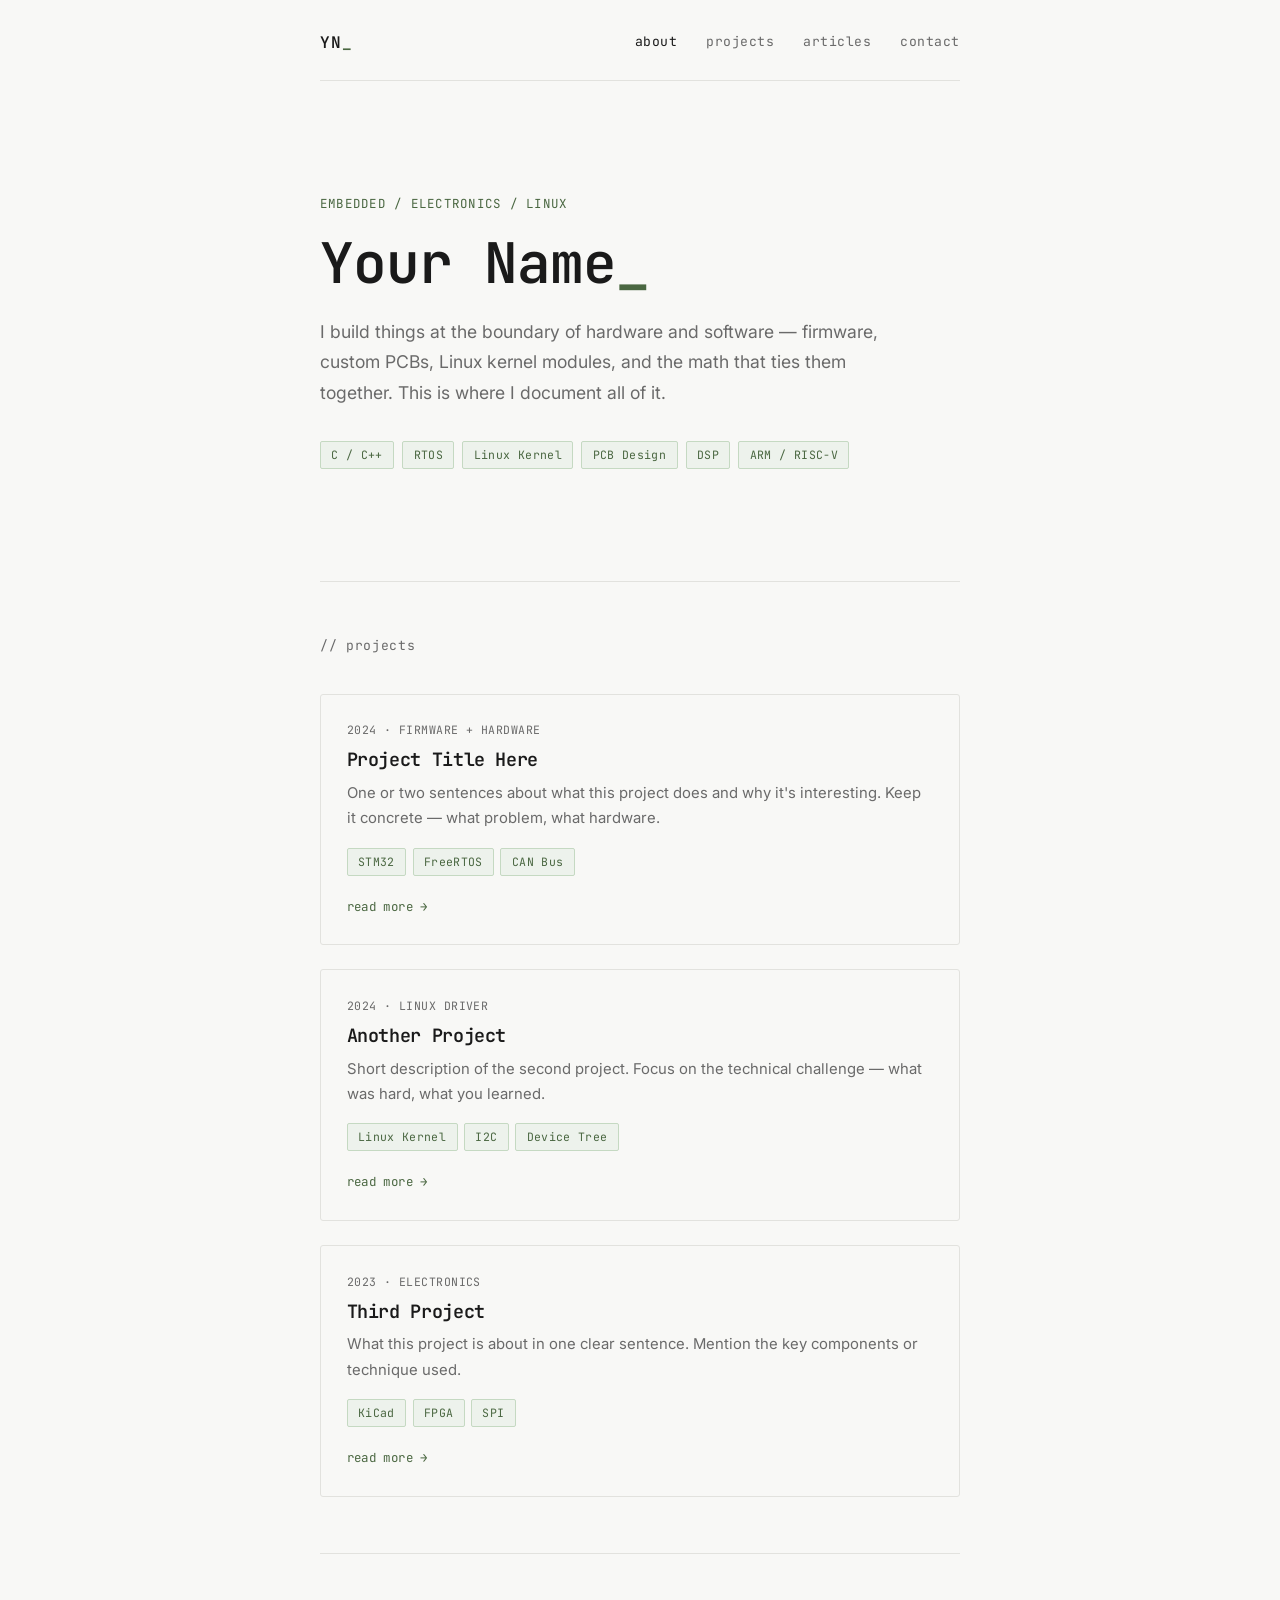
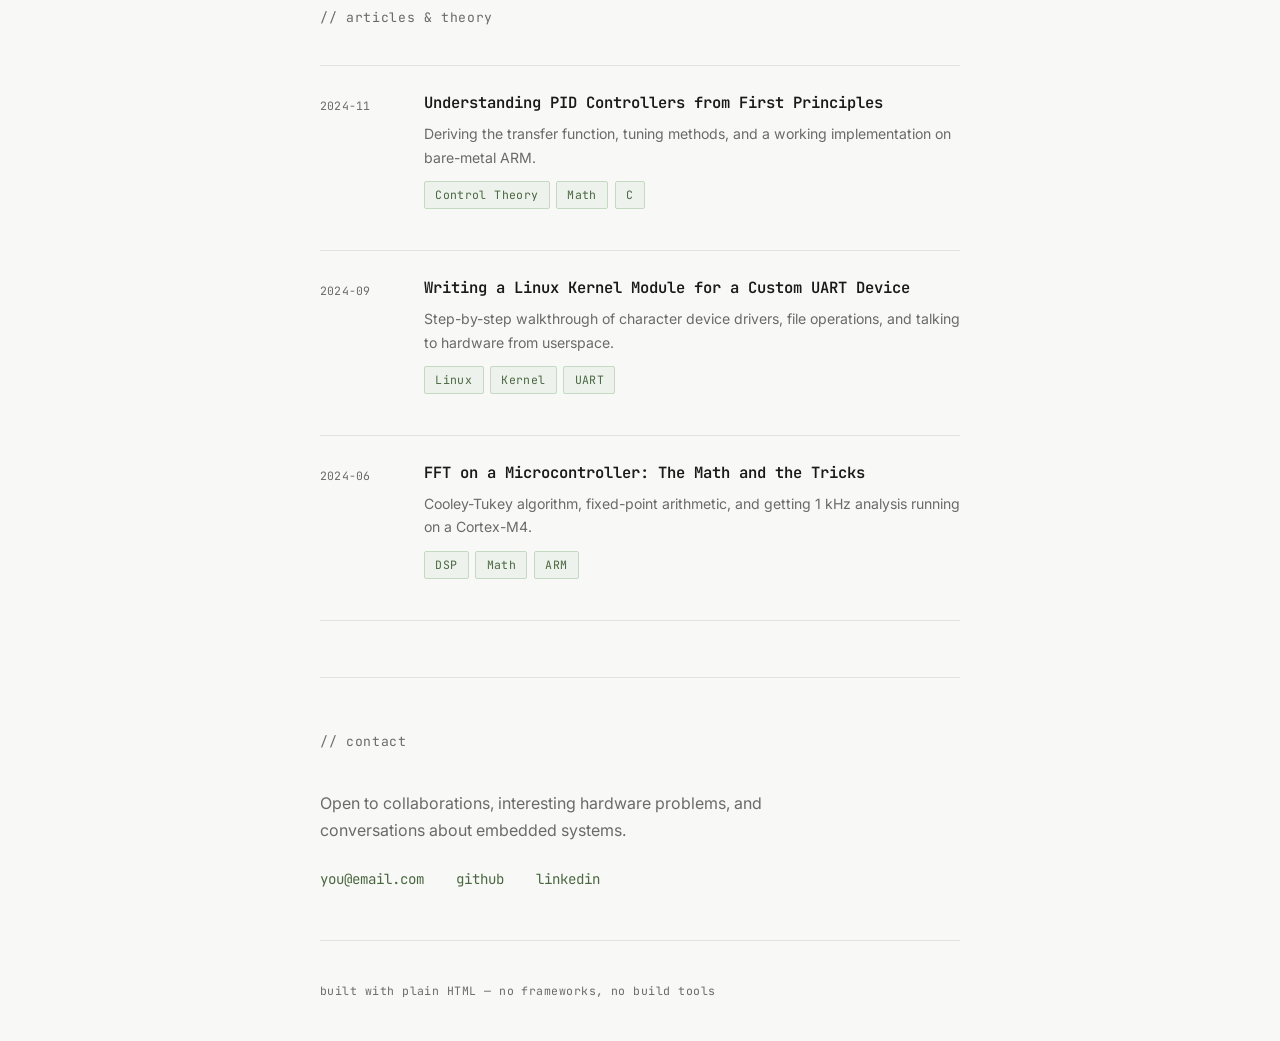
==== index.html @ ebba3aec "inital deploymenet" ====
<!DOCTYPE html>
<html lang="en">
<head>
  <meta charset="UTF-8" />
  <meta name="viewport" content="width=device-width, initial-scale=1.0" />
  <title>Your Name — Embedded & Linux Developer</title>
  <link rel="stylesheet" href="assets/css/style.css" />
  <link rel="preconnect" href="https://fonts.googleapis.com" />
  <link href="https://fonts.googleapis.com/css2?family=JetBrains+Mono:wght@300;400;600&family=Inter:wght@300;400;500&display=swap" rel="stylesheet" />
</head>
<body>

  <!-- ░░ NAV ░░ -->
  <nav>
    <span class="nav-name">YN<span class="cursor">_</span></span>
    <div class="nav-links">
      <a href="#about">about</a>
      <a href="#projects">projects</a>
      <a href="#articles">articles</a>
      <a href="#contact">contact</a>
    </div>
  </nav>

  <!-- ░░ HERO ░░ -->
  <header id="about">
    <div class="hero-meta">embedded / electronics / linux</div>
    <h1>Your Name<span class="cursor blink">_</span></h1>
    <p class="hero-sub">
      I build things at the boundary of hardware and software — 
      firmware, custom PCBs, Linux kernel modules, and the math 
      that ties them together. This is where I document all of it.
    </p>
    <div class="hero-tags">
      <span>C / C++</span>
      <span>RTOS</span>
      <span>Linux Kernel</span>
      <span>PCB Design</span>
      <span>DSP</span>
      <span>ARM / RISC-V</span>
    </div>
  </header>

  <div class="divider"></div>

  <!-- ░░ PROJECTS ░░ -->
  <section id="projects">
    <h2 class="section-label">// projects</h2>

    <div class="card-grid">

      <!-- PROJECT CARD — duplicate & edit these -->
      <article class="card">
        <div class="card-meta">2024 · firmware + hardware</div>
        <h3><a href="projects/project-template.html">Project Title Here</a></h3>
        <p>
          One or two sentences about what this project does and why 
          it's interesting. Keep it concrete — what problem, what hardware.
        </p>
        <div class="card-tags">
          <span>STM32</span><span>FreeRTOS</span><span>CAN Bus</span>
        </div>
        <a href="projects/project-template.html" class="read-more">read more →</a>
      </article>

      <article class="card">
        <div class="card-meta">2024 · linux driver</div>
        <h3><a href="#">Another Project</a></h3>
        <p>
          Short description of the second project. Focus on the technical 
          challenge — what was hard, what you learned.
        </p>
        <div class="card-tags">
          <span>Linux Kernel</span><span>I2C</span><span>Device Tree</span>
        </div>
        <a href="#" class="read-more">read more →</a>
      </article>

      <article class="card">
        <div class="card-meta">2023 · electronics</div>
        <h3><a href="#">Third Project</a></h3>
        <p>
          What this project is about in one clear sentence. 
          Mention the key components or technique used.
        </p>
        <div class="card-tags">
          <span>KiCad</span><span>FPGA</span><span>SPI</span>
        </div>
        <a href="#" class="read-more">read more →</a>
      </article>

    </div>
  </section>

  <div class="divider"></div>

  <!-- ░░ ARTICLES ░░ -->
  <section id="articles">
    <h2 class="section-label">// articles & theory</h2>

    <div class="article-list">

      <!-- ARTICLE ROW — duplicate & edit these -->
      <div class="article-row">
        <div class="article-date">2024-11</div>
        <div class="article-body">
          <a href="articles/article-template.html" class="article-title">
            Understanding PID Controllers from First Principles
          </a>
          <p class="article-excerpt">
            Deriving the transfer function, tuning methods, 
            and a working implementation on bare-metal ARM.
          </p>
          <div class="card-tags">
            <span>Control Theory</span><span>Math</span><span>C</span>
          </div>
        </div>
      </div>

      <div class="article-row">
        <div class="article-date">2024-09</div>
        <div class="article-body">
          <a href="#" class="article-title">
            Writing a Linux Kernel Module for a Custom UART Device
          </a>
          <p class="article-excerpt">
            Step-by-step walkthrough of character device drivers, 
            file operations, and talking to hardware from userspace.
          </p>
          <div class="card-tags">
            <span>Linux</span><span>Kernel</span><span>UART</span>
          </div>
        </div>
      </div>

      <div class="article-row">
        <div class="article-date">2024-06</div>
        <div class="article-body">
          <a href="#" class="article-title">
            FFT on a Microcontroller: The Math and the Tricks
          </a>
          <p class="article-excerpt">
            Cooley-Tukey algorithm, fixed-point arithmetic, 
            and getting 1 kHz analysis running on a Cortex-M4.
          </p>
          <div class="card-tags">
            <span>DSP</span><span>Math</span><span>ARM</span>
          </div>
        </div>
      </div>

    </div>
  </section>

  <div class="divider"></div>

  <!-- ░░ CONTACT ░░ -->
  <section id="contact">
    <h2 class="section-label">// contact</h2>
    <p>
      Open to collaborations, interesting hardware problems, and 
      conversations about embedded systems.
    </p>
    <div class="contact-links">
      <a href="mailto:you@email.com">you@email.com</a>
      <a href="https://github.com/yourusername" target="_blank">github</a>
      <a href="https://linkedin.com/in/yourprofile" target="_blank">linkedin</a>
    </div>
  </section>

  <footer>
    <span>built with plain HTML — no frameworks, no build tools</span>
  </footer>

  <script src="assets/js/main.js"></script>
</body>
</html>
---- assets/css/style.css ----
/* ============================================================
   PORTFOLIO — style.css
   Minimal monochrome with a single muted-green accent.
   Edit variables at the top to retheme everything.
   ============================================================ */

:root {
  --bg:        #F8F8F6;
  --text:      #1A1A1A;
  --muted:     #6A6A6A;
  --faint:     #E2E2DE;
  --accent:    #4A6741;        /* muted terminal green */
  --accent-lt: #EDF2EC;
  --font-mono: 'JetBrains Mono', 'Courier New', monospace;
  --font-body: 'Inter', system-ui, sans-serif;
  --max-w:     720px;
  --pad:       clamp(1.25rem, 5vw, 2.5rem);
}

/* ── RESET ── */
*, *::before, *::after { box-sizing: border-box; margin: 0; padding: 0; }
html { scroll-behavior: smooth; }

body {
  background: var(--bg);
  color: var(--text);
  font-family: var(--font-body);
  font-size: 1rem;
  line-height: 1.7;
  max-width: var(--max-w);
  margin: 0 auto;
  padding: 0 var(--pad);
}

/* ── TYPOGRAPHY ── */
h1, h2, h3, h4 {
  font-family: var(--font-mono);
  font-weight: 600;
  line-height: 1.2;
  letter-spacing: -0.02em;
}
h1 { font-size: clamp(2.2rem, 6vw, 3.5rem); margin-bottom: 1.2rem; }
h2 { font-size: 1.1rem; margin-bottom: 2rem; }
h3 { font-size: 1.15rem; margin-bottom: 0.5rem; }
p  { margin-bottom: 1rem; }

a {
  color: var(--accent);
  text-decoration: none;
}
a:hover { text-decoration: underline; }

code, pre {
  font-family: var(--font-mono);
  font-size: 0.88rem;
}

/* ── CURSOR ── */
.cursor { color: var(--accent); }
.cursor.blink { animation: blink 1.1s step-end infinite; }
@keyframes blink { 0%,100%{opacity:1} 50%{opacity:0} }

/* ── NAV ── */
nav {
  display: flex;
  justify-content: space-between;
  align-items: center;
  padding: 1.8rem 0 1.5rem;
  border-bottom: 1px solid var(--faint);
  margin-bottom: 4rem;
}
.nav-name {
  font-family: var(--font-mono);
  font-weight: 600;
  font-size: 1rem;
  letter-spacing: 0.05em;
}
.nav-links { display: flex; gap: 1.8rem; }
.nav-links a {
  font-family: var(--font-mono);
  font-size: 0.82rem;
  color: var(--muted);
  letter-spacing: 0.04em;
}
.nav-links a:hover { color: var(--text); text-decoration: none; }

/* ── HERO ── */
header {
  padding: 3rem 0 3.5rem;
}
.hero-meta {
  font-family: var(--font-mono);
  font-size: 0.78rem;
  color: var(--accent);
  letter-spacing: 0.1em;
  text-transform: uppercase;
  margin-bottom: 1rem;
}
.hero-sub {
  font-size: 1.1rem;
  color: var(--muted);
  max-width: 560px;
  line-height: 1.75;
  margin-bottom: 2rem;
}
.hero-tags {
  display: flex;
  flex-wrap: wrap;
  gap: 0.5rem;
}

/* ── TAGS ── */
.hero-tags span,
.card-tags span {
  font-family: var(--font-mono);
  font-size: 0.72rem;
  color: var(--accent);
  background: var(--accent-lt);
  border: 1px solid #c5d9c2;
  padding: 0.2rem 0.65rem;
  border-radius: 2px;
  letter-spacing: 0.03em;
}

/* ── DIVIDER ── */
.divider {
  height: 1px;
  background: var(--faint);
  margin: 3.5rem 0;
}

/* ── SECTION LABEL ── */
.section-label {
  font-family: var(--font-mono);
  font-size: 0.82rem;
  color: var(--muted);
  letter-spacing: 0.05em;
  margin-bottom: 2.5rem;
  font-weight: 400;
}

/* ── PROJECT CARDS ── */
.card-grid {
  display: grid;
  gap: 1.5rem;
}
.card {
  border: 1px solid var(--faint);
  padding: 1.6rem;
  border-radius: 3px;
  transition: border-color 0.2s;
}
.card:hover { border-color: #c0c0bb; }
.card-meta {
  font-family: var(--font-mono);
  font-size: 0.72rem;
  color: var(--muted);
  letter-spacing: 0.04em;
  margin-bottom: 0.6rem;
  text-transform: uppercase;
}
.card h3 a { color: var(--text); }
.card h3 a:hover { color: var(--accent); text-decoration: none; }
.card p { font-size: 0.93rem; color: var(--muted); margin: 0.6rem 0 1rem; }
.card-tags { margin-bottom: 1rem; display: flex; flex-wrap: wrap; gap: 0.4rem; }
.read-more {
  font-family: var(--font-mono);
  font-size: 0.78rem;
  color: var(--accent);
  letter-spacing: 0.03em;
}

/* ── ARTICLE LIST ── */
.article-list { display: flex; flex-direction: column; gap: 0; }

.article-row {
  display: grid;
  grid-template-columns: 80px 1fr;
  gap: 1.5rem;
  padding: 1.6rem 0;
  border-bottom: 1px solid var(--faint);
}
.article-row:first-child { border-top: 1px solid var(--faint); }
.article-date {
  font-family: var(--font-mono);
  font-size: 0.72rem;
  color: var(--muted);
  padding-top: 0.25rem;
  letter-spacing: 0.02em;
}
.article-title {
  font-family: var(--font-mono);
  font-size: 0.97rem;
  font-weight: 600;
  color: var(--text);
  line-height: 1.4;
  display: block;
  margin-bottom: 0.5rem;
}
.article-title:hover { color: var(--accent); text-decoration: none; }
.article-excerpt { font-size: 0.88rem; color: var(--muted); margin-bottom: 0.7rem; }

/* ── CONTACT ── */
#contact p { color: var(--muted); max-width: 480px; }
.contact-links {
  display: flex;
  gap: 2rem;
  margin-top: 1.5rem;
  font-family: var(--font-mono);
  font-size: 0.88rem;
}

/* ── FOOTER ── */
footer {
  padding: 2.5rem 0;
  font-family: var(--font-mono);
  font-size: 0.72rem;
  color: var(--muted);
  letter-spacing: 0.04em;
  border-top: 1px solid var(--faint);
  margin-top: 3rem;
}

/* ── ARTICLE / PROJECT PAGE STYLES ── */
.page-header { padding: 3rem 0 2rem; }
.page-header .back {
  font-family: var(--font-mono);
  font-size: 0.78rem;
  color: var(--muted);
  display: block;
  margin-bottom: 2rem;
}
.page-header .back:hover { color: var(--text); }
.page-header h1 { font-size: clamp(1.6rem, 4vw, 2.4rem); }
.page-meta {
  font-family: var(--font-mono);
  font-size: 0.75rem;
  color: var(--muted);
  margin: 1rem 0 0.5rem;
  letter-spacing: 0.04em;
}

/* ── PROSE (for article/project pages) ── */
.prose { padding: 1rem 0 4rem; }
.prose h2 {
  font-size: 1.15rem;
  margin: 2.5rem 0 0.8rem;
  font-weight: 600;
}
.prose h3 { margin: 1.8rem 0 0.5rem; }
.prose p { color: #333; line-height: 1.8; margin-bottom: 1.2rem; }
.prose ul, .prose ol {
  padding-left: 1.4rem;
  margin-bottom: 1.2rem;
  color: #333;
}
.prose li { margin-bottom: 0.4rem; }

/* Code block */
.prose pre {
  background: #1A1A1A;
  color: #E8E8E2;
  padding: 1.2rem 1.4rem;
  border-radius: 3px;
  overflow-x: auto;
  margin: 1.5rem 0;
  font-size: 0.83rem;
  line-height: 1.6;
}
.prose code {
  background: var(--faint);
  padding: 0.15em 0.4em;
  border-radius: 2px;
  font-size: 0.85em;
}
.prose pre code { background: none; padding: 0; font-size: inherit; }

/* Math block */
.math-block {
  background: var(--accent-lt);
  border-left: 3px solid var(--accent);
  padding: 1rem 1.4rem;
  margin: 1.5rem 0;
  font-family: var(--font-mono);
  font-size: 0.88rem;
  overflow-x: auto;
}

/* Image in prose */
.prose img {
  max-width: 100%;
  height: auto;
  border: 1px solid var(--faint);
  border-radius: 3px;
  margin: 1.5rem 0;
  display: block;
}
.img-caption {
  font-family: var(--font-mono);
  font-size: 0.72rem;
  color: var(--muted);
  text-align: center;
  margin-top: -1rem;
  margin-bottom: 1.5rem;
}

/* Video embed */
.video-wrap {
  position: relative;
  padding-bottom: 56.25%;
  height: 0;
  overflow: hidden;
  margin: 1.5rem 0;
  border: 1px solid var(--faint);
  border-radius: 3px;
}
.video-wrap iframe {
  position: absolute; top: 0; left: 0;
  width: 100%; height: 100%;
}

/* ── RESPONSIVE ── */
@media (max-width: 520px) {
  .article-row { grid-template-columns: 1fr; gap: 0.3rem; }
  .article-date { padding-top: 0; }
  .nav-links { gap: 1rem; }
  .contact-links { flex-direction: column; gap: 0.8rem; }
}
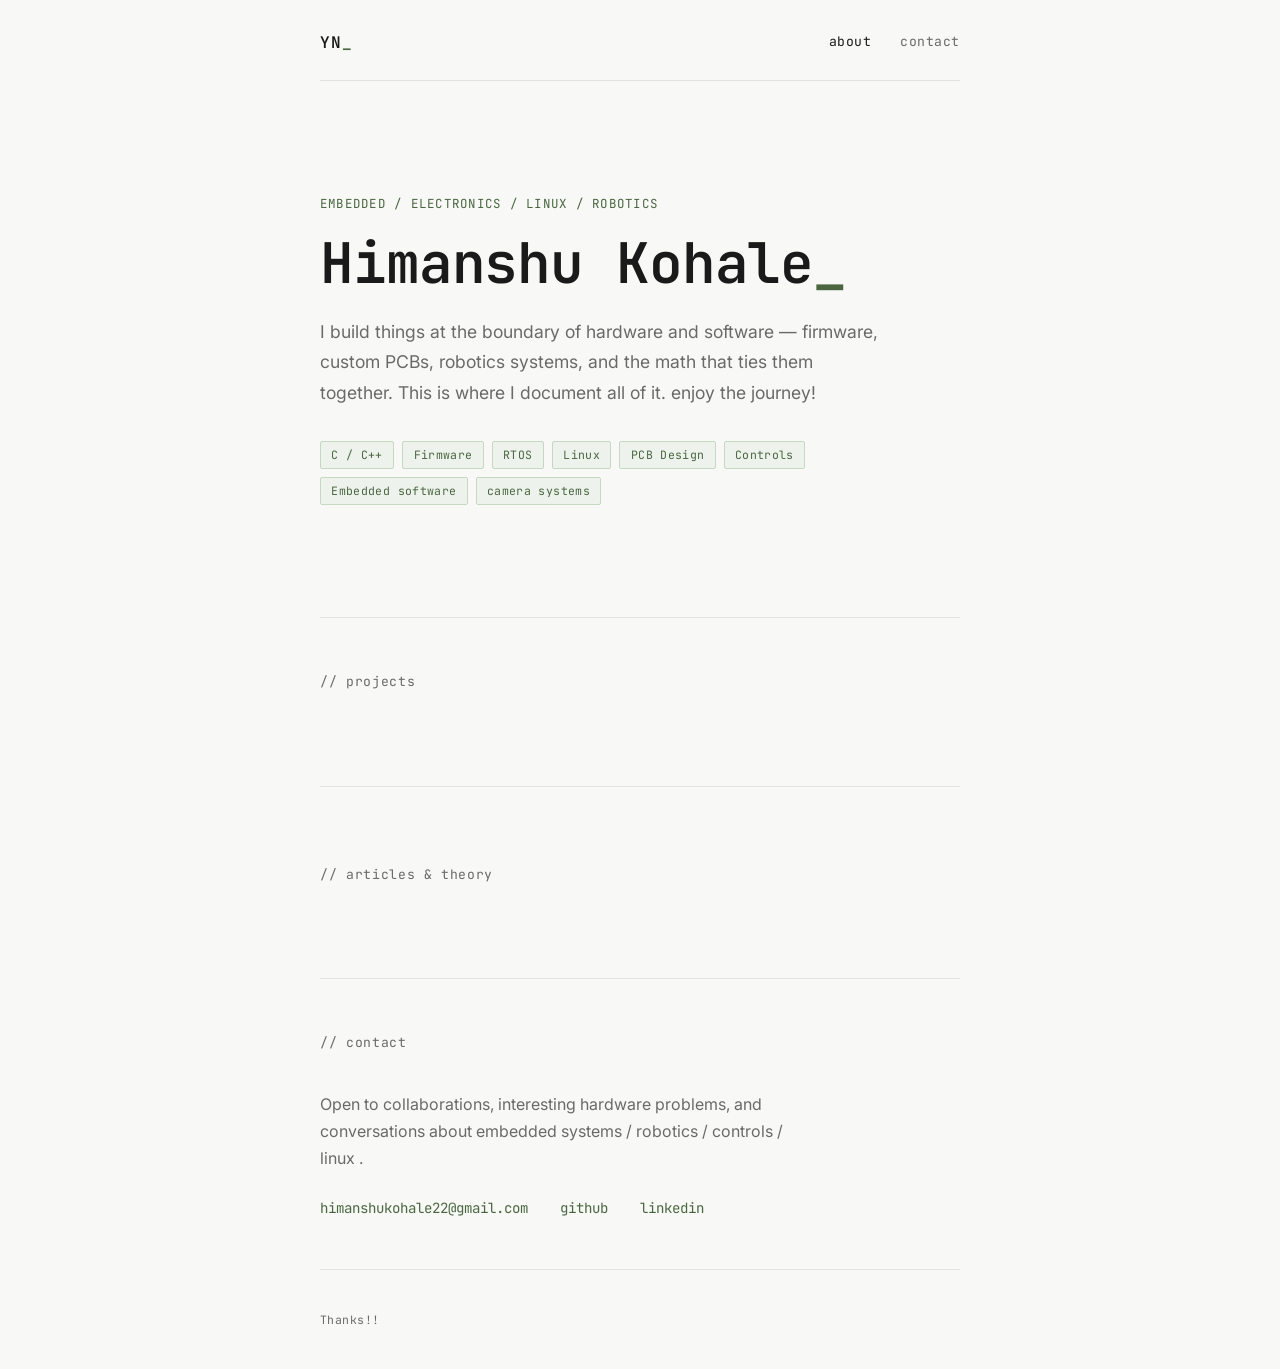
==== commit 7ed83ac7: "removing example" ====
--- a/index.html
+++ b/index.html
@@ -3,7 +3,7 @@
 <head>
   <meta charset="UTF-8" />
   <meta name="viewport" content="width=device-width, initial-scale=1.0" />
-  <title>Your Name — Embedded & Linux Developer</title>
+  <title>Himanshu kohale — Embedded Engineer</title>
   <link rel="stylesheet" href="assets/css/style.css" />
   <link rel="preconnect" href="https://fonts.googleapis.com" />
   <link href="https://fonts.googleapis.com/css2?family=JetBrains+Mono:wght@300;400;600&family=Inter:wght@300;400;500&display=swap" rel="stylesheet" />
@@ -15,40 +15,45 @@
     <span class="nav-name">YN<span class="cursor">_</span></span>
     <div class="nav-links">
       <a href="#about">about</a>
-      <a href="#projects">projects</a>
-      <a href="#articles">articles</a>
+      <!-- <a href="#projects">projects</a>
+      <a href="#articles">articles</a> -->
       <a href="#contact">contact</a>
     </div>
   </nav>
 
   <!-- ░░ HERO ░░ -->
   <header id="about">
-    <div class="hero-meta">embedded / electronics / linux</div>
-    <h1>Your Name<span class="cursor blink">_</span></h1>
+    <div class="hero-meta">embedded / electronics / linux / robotics</div>
+    <h1>Himanshu Kohale<span class="cursor blink">_</span></h1>
     <p class="hero-sub">
       I build things at the boundary of hardware and software — 
-      firmware, custom PCBs, Linux kernel modules, and the math 
+      firmware, custom PCBs, robotics systems, and the math 
       that ties them together. This is where I document all of it.
+      enjoy the journey!
     </p>
     <div class="hero-tags">
       <span>C / C++</span>
+      <span>Firmware</span>
       <span>RTOS</span>
-      <span>Linux Kernel</span>
+      <span>Linux </span>
       <span>PCB Design</span>
-      <span>DSP</span>
-      <span>ARM / RISC-V</span>
+      <span>Controls</span>
+      <span>Embedded software</span>
+      <span>camera systems</span>
     </div>
   </header>
 
   <div class="divider"></div>
 
   <!-- ░░ PROJECTS ░░ -->
+  
   <section id="projects">
     <h2 class="section-label">// projects</h2>
 
     <div class="card-grid">
 
       <!-- PROJECT CARD — duplicate & edit these -->
+       <!--
       <article class="card">
         <div class="card-meta">2024 · firmware + hardware</div>
         <h3><a href="projects/project-template.html">Project Title Here</a></h3>
@@ -90,16 +95,18 @@
 
     </div>
   </section>
-
+  -->
   <div class="divider"></div>
-
+  
   <!-- ░░ ARTICLES ░░ -->
+  
   <section id="articles">
     <h2 class="section-label">// articles & theory</h2>
 
     <div class="article-list">
 
       <!-- ARTICLE ROW — duplicate & edit these -->
+       <!--
       <div class="article-row">
         <div class="article-date">2024-11</div>
         <div class="article-body">
@@ -150,6 +157,7 @@
 
     </div>
   </section>
+  -->
 
   <div class="divider"></div>
 
@@ -158,17 +166,17 @@
     <h2 class="section-label">// contact</h2>
     <p>
       Open to collaborations, interesting hardware problems, and 
-      conversations about embedded systems.
+      conversations about embedded systems / robotics / controls / linux .
     </p>
     <div class="contact-links">
-      <a href="mailto:you@email.com">you@email.com</a>
-      <a href="https://github.com/yourusername" target="_blank">github</a>
-      <a href="https://linkedin.com/in/yourprofile" target="_blank">linkedin</a>
+      <a href="kohalehimanshu22@gmail.com">himanshukohale22@gmail.com</a>
+      <a href="https://github.com/Himanshukohale22" target="_blank">github</a>
+      <a href="www.linkedin.com/in/himanshukohale-embeddedenginner" target="_blank">linkedin</a>
     </div>
   </section>
 
   <footer>
-    <span>built with plain HTML — no frameworks, no build tools</span>
+    <span>Thanks!!</span>
   </footer>
 
   <script src="assets/js/main.js"></script>
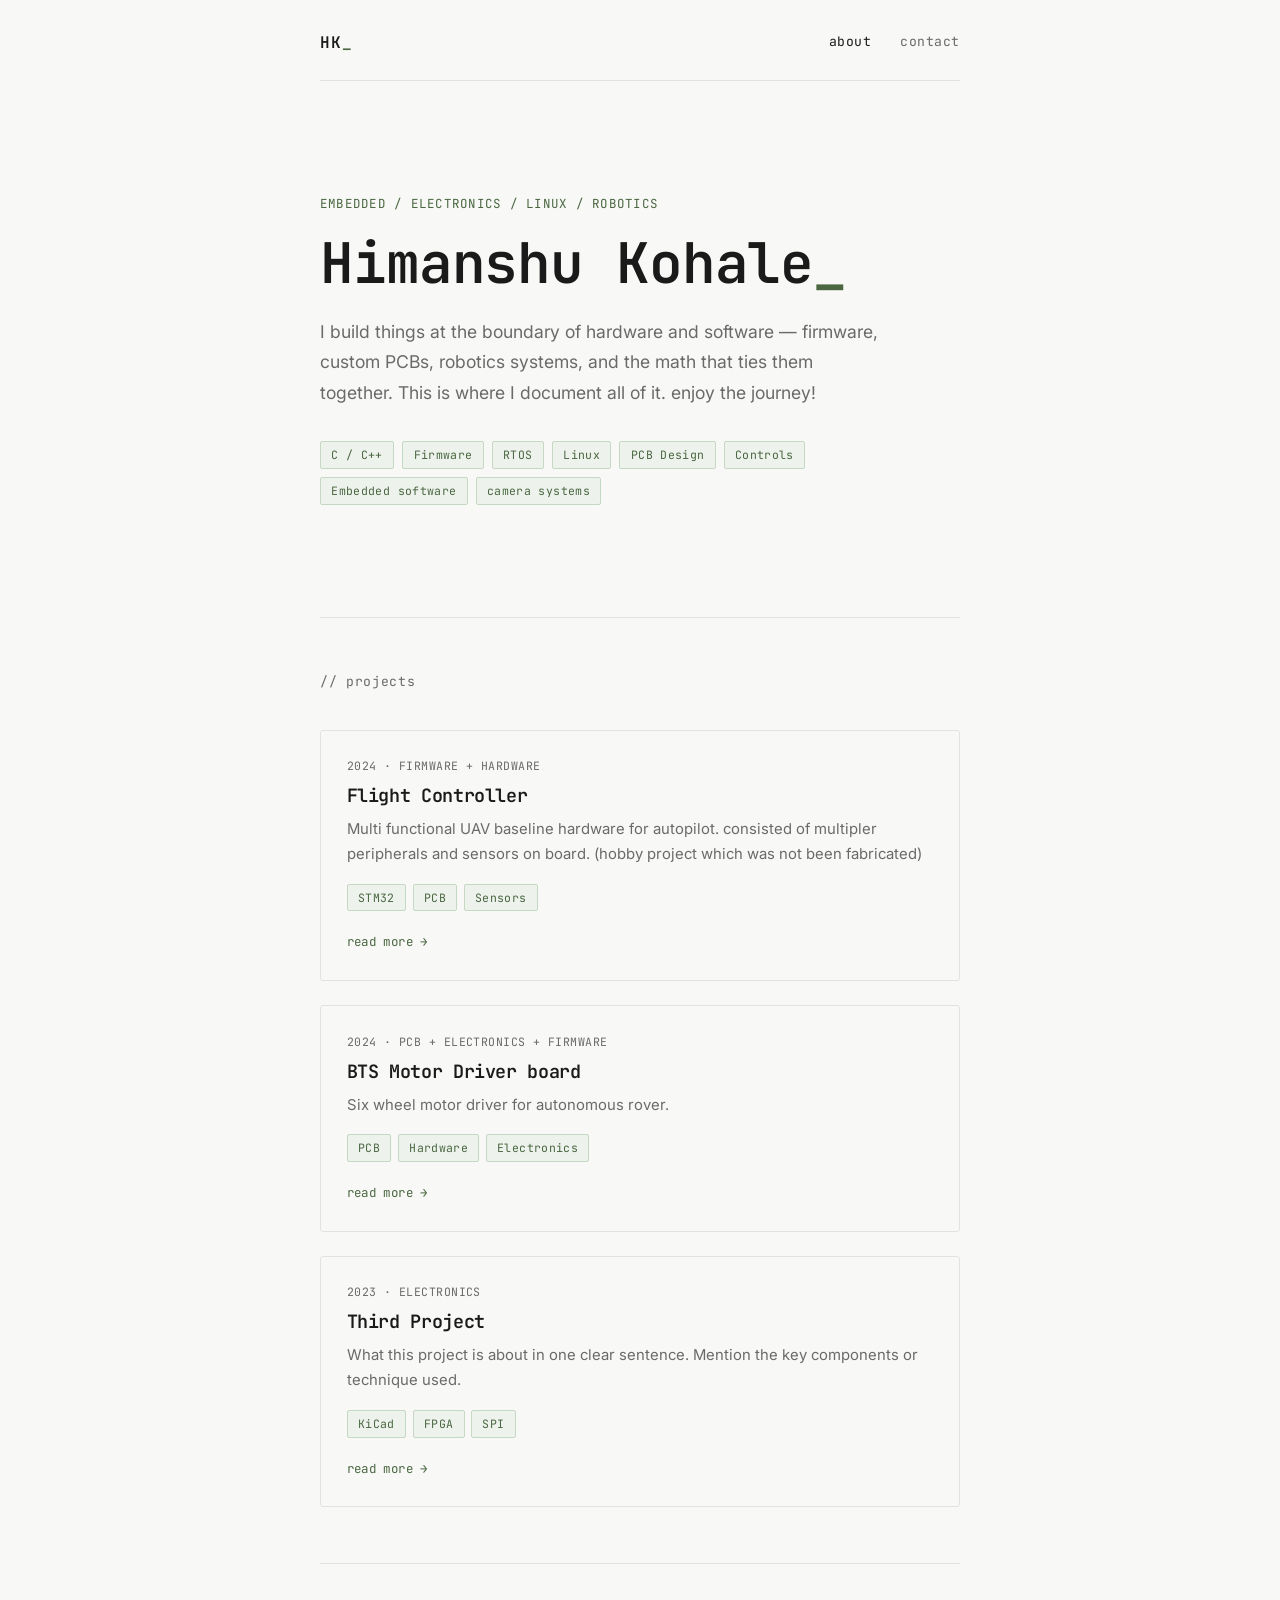
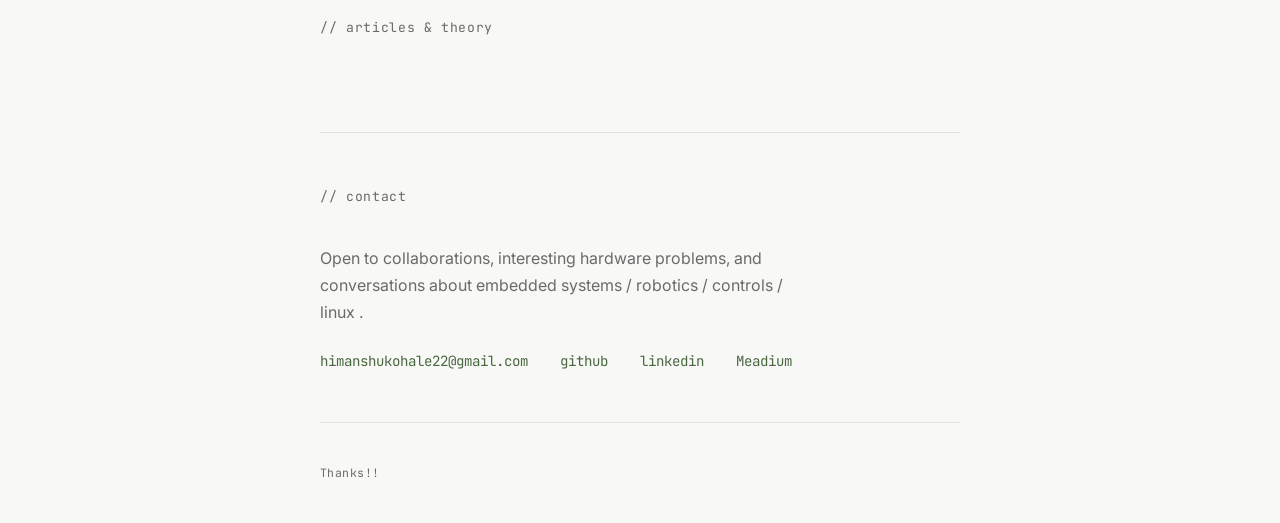
==== commit dbad7564: "Adding the projects for ref 1. adding hardware projects BTS motor driver and bare mini flight contro" ====
--- a/index.html
+++ b/index.html
@@ -12,7 +12,7 @@
 
   <!-- ░░ NAV ░░ -->
   <nav>
-    <span class="nav-name">YN<span class="cursor">_</span></span>
+    <span class="nav-name">HK<span class="cursor">_</span></span>
     <div class="nav-links">
       <a href="#about">about</a>
       <!-- <a href="#projects">projects</a>
@@ -53,33 +53,33 @@
     <div class="card-grid">
 
       <!-- PROJECT CARD — duplicate & edit these -->
-       <!--
+<!-- First project -->
       <article class="card">
-        <div class="card-meta">2024 · firmware + hardware</div>
-        <h3><a href="projects/project-template.html">Project Title Here</a></h3>
+        <div class="card-meta">2024 · firmware + Hardware</div>
+        <h3><a href="projects/flight-controller.html">Flight Controller</a></h3>
         <p>
-          One or two sentences about what this project does and why 
-          it's interesting. Keep it concrete — what problem, what hardware.
+          Multi functional UAV baseline hardware for autopilot.
+          consisted of multipler peripherals and sensors on board.
+          (hobby project which was not been fabricated)  
         </p>
         <div class="card-tags">
-          <span>STM32</span><span>FreeRTOS</span><span>CAN Bus</span>
+          <span>STM32</span><span>PCB</span><span>Sensors</span>
         </div>
-        <a href="projects/project-template.html" class="read-more">read more →</a>
+        <a href="projects/flight-controller.html" class="read-more">read more →</a>
       </article>
-
+<!-- Second project -->
       <article class="card">
-        <div class="card-meta">2024 · linux driver</div>
-        <h3><a href="#">Another Project</a></h3>
+        <div class="card-meta">2024 · PCB + Electronics + Firmware</div>
+        <h3><a href="projects/BTS-motor_driver.html">BTS Motor Driver board</a></h3>
         <p>
-          Short description of the second project. Focus on the technical 
-          challenge — what was hard, what you learned.
+          Six wheel motor driver for autonomous rover.
         </p>
         <div class="card-tags">
-          <span>Linux Kernel</span><span>I2C</span><span>Device Tree</span>
+          <span>PCB</span><span>Hardware</span><span>Electronics</span>
         </div>
-        <a href="#" class="read-more">read more →</a>
+        <a href="projects/BTS-motor_driver.html" class="read-more">read more →</a>
       </article>
-
+<!-- Third project -->
       <article class="card">
         <div class="card-meta">2023 · electronics</div>
         <h3><a href="#">Third Project</a></h3>
@@ -95,7 +95,7 @@
 
     </div>
   </section>
-  -->
+ 
   <div class="divider"></div>
   
   <!-- ░░ ARTICLES ░░ -->
@@ -172,6 +172,7 @@
       <a href="kohalehimanshu22@gmail.com">himanshukohale22@gmail.com</a>
       <a href="https://github.com/Himanshukohale22" target="_blank">github</a>
       <a href="www.linkedin.com/in/himanshukohale-embeddedenginner" target="_blank">linkedin</a>
+      <a href="https://medium.com/@kohalehimanshu22">Meadium</a>
     </div>
   </section>
 
--- a/assets/css/style.css
+++ b/assets/css/style.css
@@ -292,7 +292,7 @@
   height: auto;
   border: 1px solid var(--faint);
   border-radius: 3px;
-  margin: 1.5rem 0;
+  margin: 1.5rem auto;
   display: block;
 }
 .img-caption {
@@ -300,8 +300,9 @@
   font-size: 0.72rem;
   color: var(--muted);
   text-align: center;
-  margin-top: -1rem;
-  margin-bottom: 1.5rem;
+  margin: -0.4rem auto 1.6rem;
+  max-width: 80%;
+  line-height: 1.5;
 }
 
 /* Video embed */
